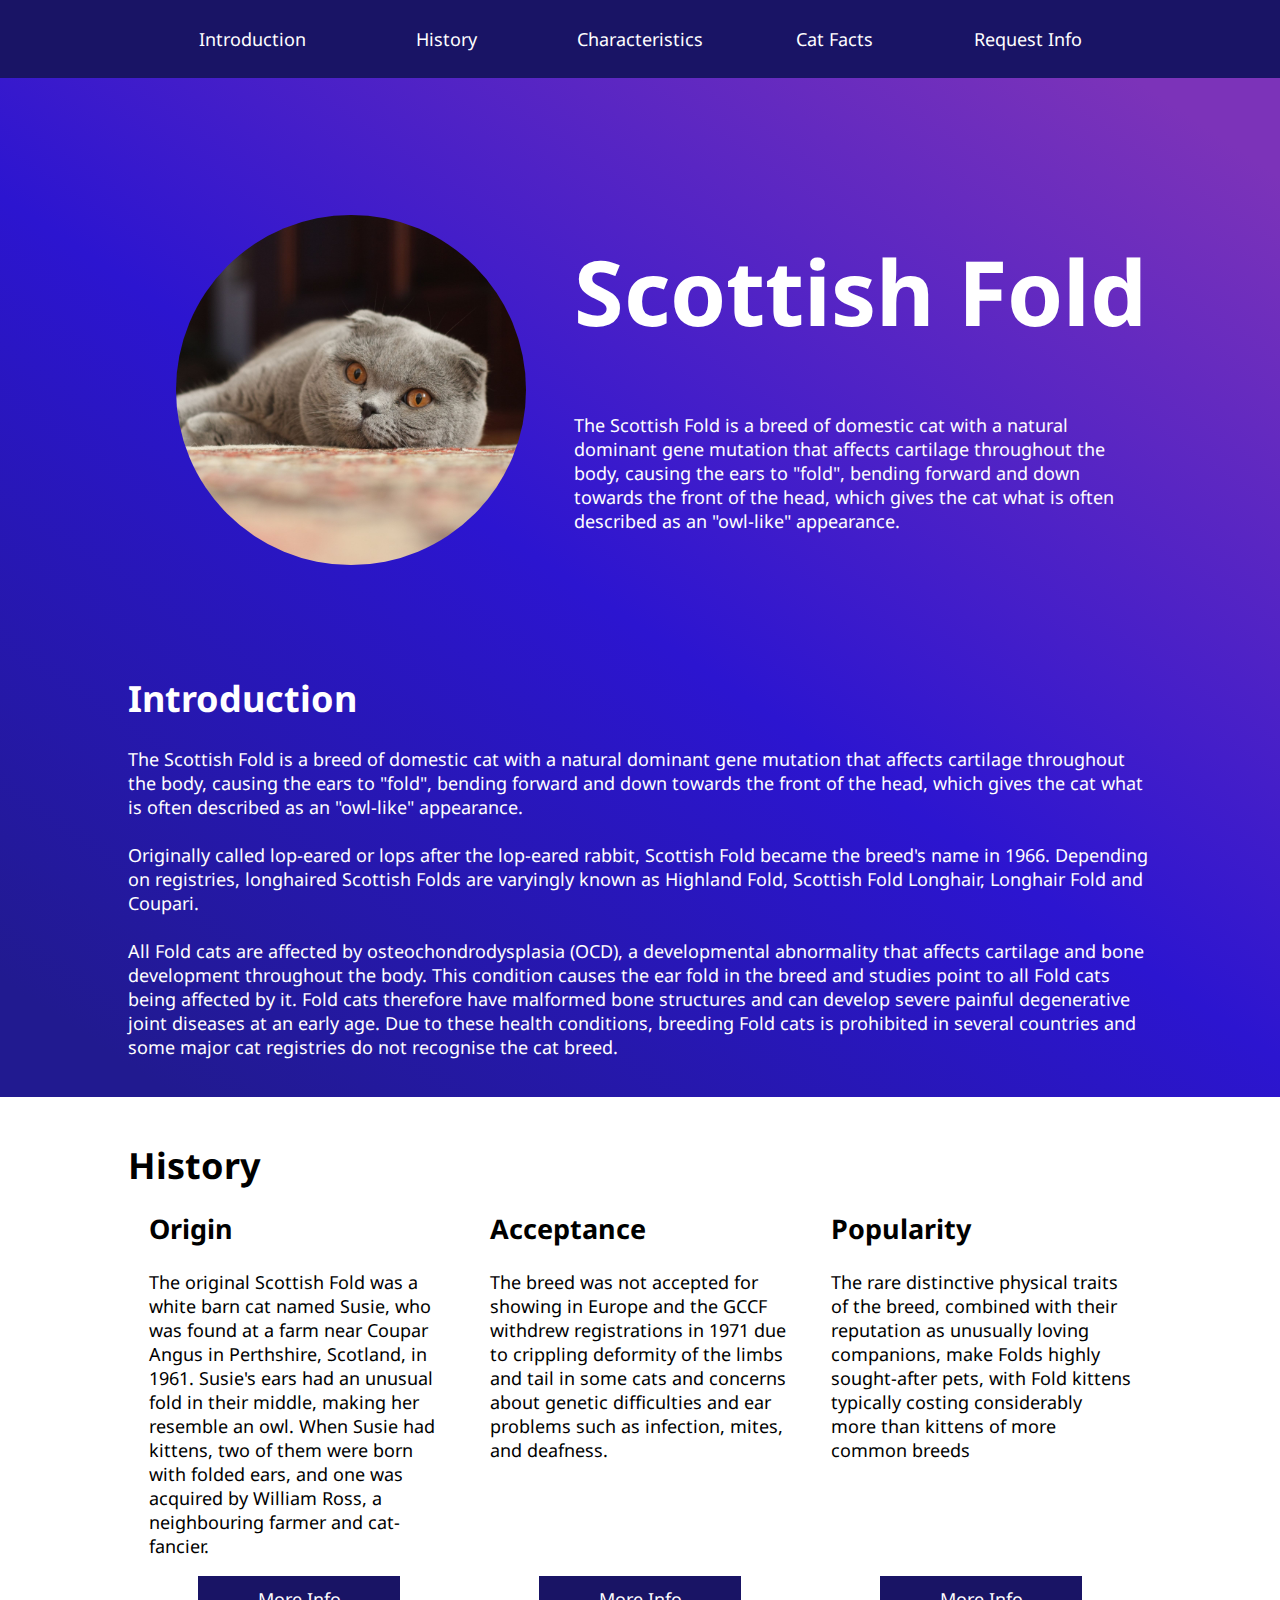
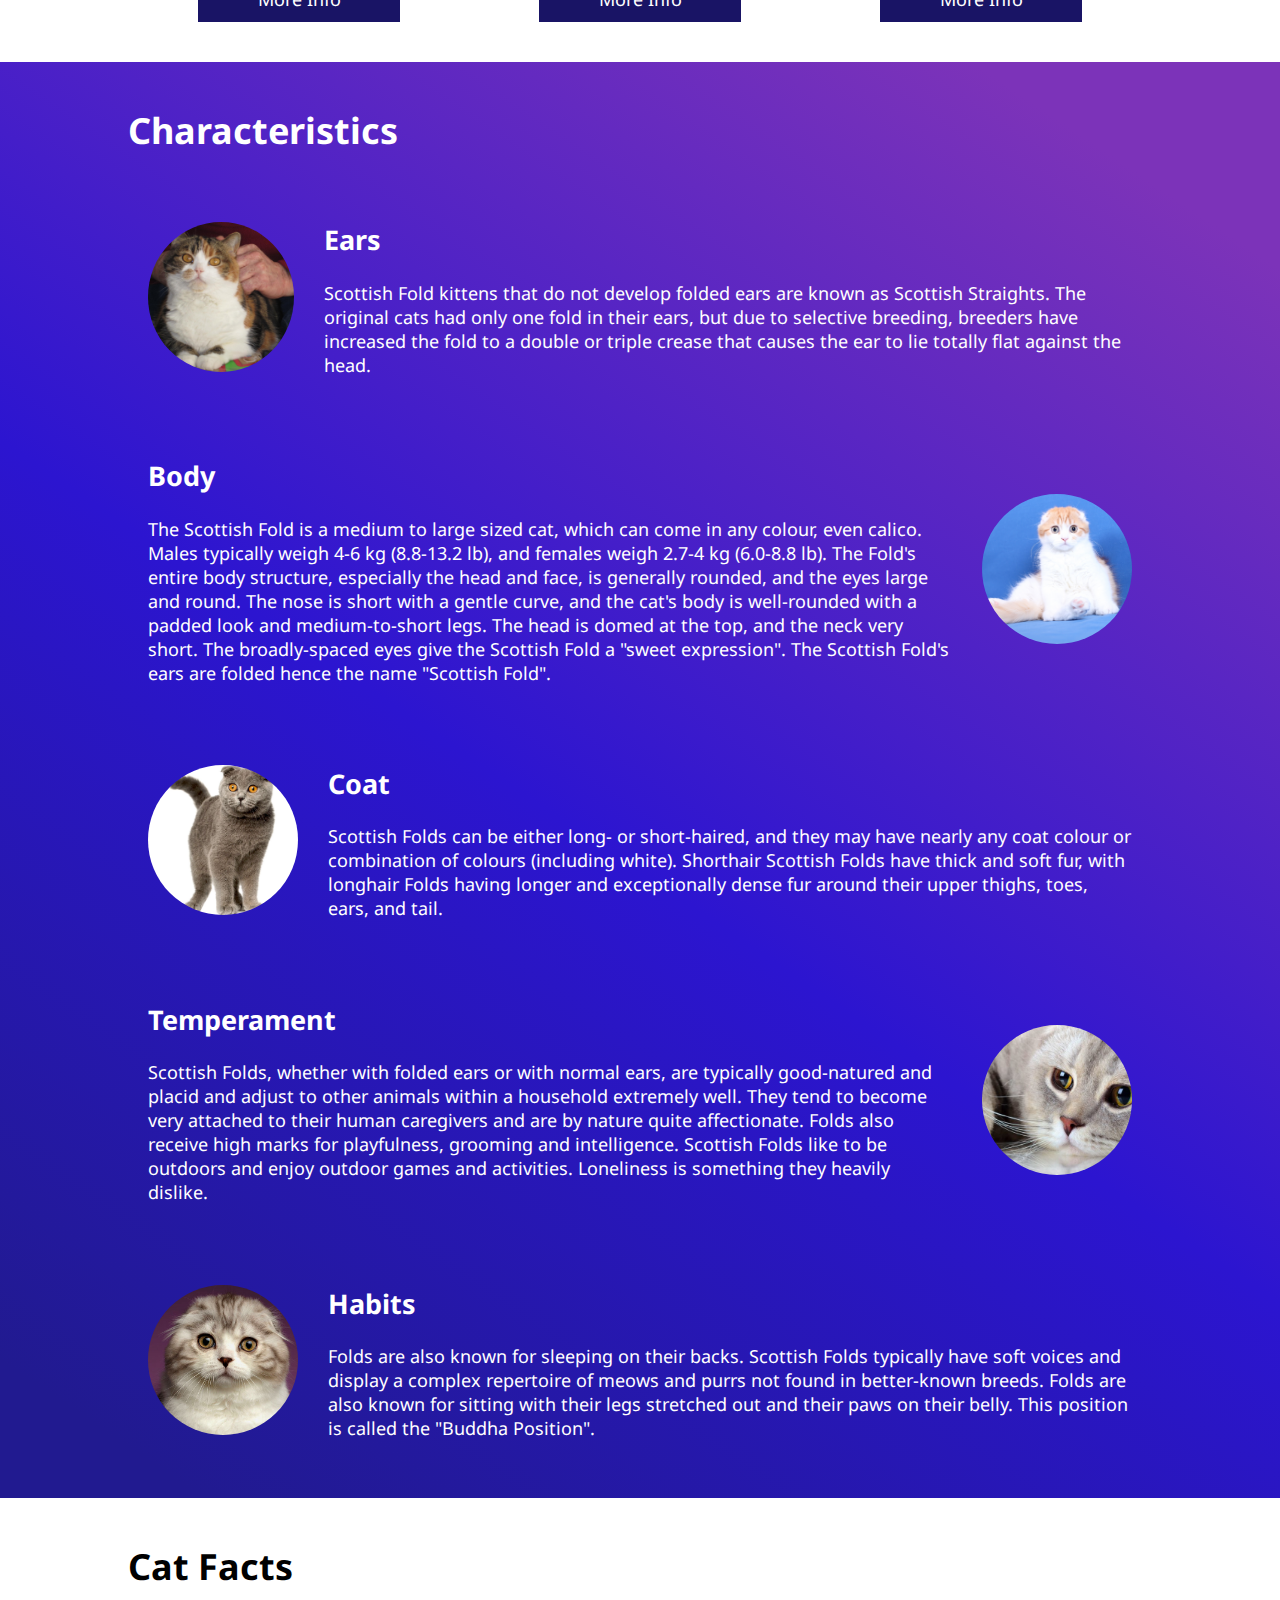
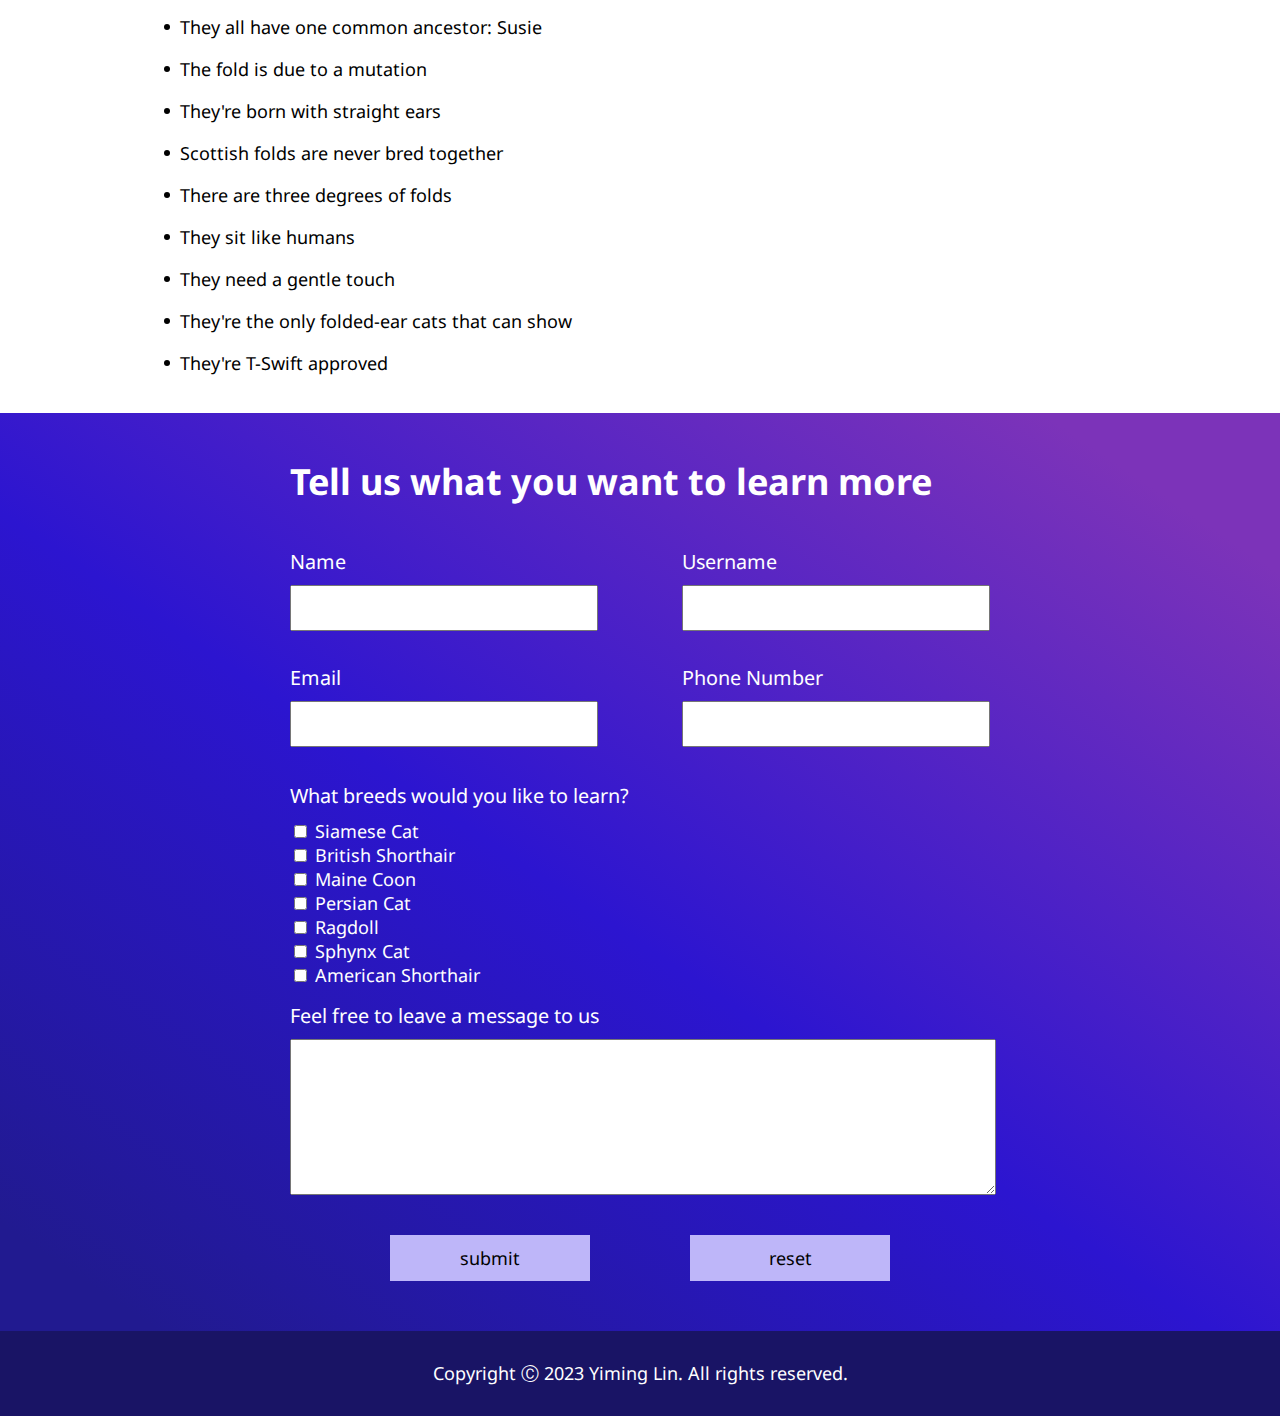
==== hw4/code-review-repository/index.html @ efdfeddc "Merge branch 'caterinasworld:main' into main" ====
<!DOCTYPE html>
<html lang="en">
  <head>
    <meta charset="UTF-8" />
    <meta name="viewport" content="width=device-width, initial-scale=1.0" />
    <link rel="preconnect" href="https://fonts.googleapis.com" />
    <link rel="preconnect" href="https://fonts.gstatic.com" crossorigin />
    <link
      rel="stylesheet"
      href="https://cdnjs.cloudflare.com/ajax/libs/font-awesome/6.4.2/css/all.min.css"
      integrity="sha512-z3gLpd7yknf1YoNbCzqRKc4qyor8gaKU1qmn+CShxbuBusANI9QpRohGBreCFkKxLhei6S9CQXFEbbKuqLg0DA=="
      crossorigin="anonymous"
      referrerpolicy="no-referrer" />
    <link
      href="https://fonts.googleapis.com/css2?family=Lora&family=Noto+Sans:ital,wght@0,300;0,500;1,200;1,400&family=Poppins:wght@100;200;300;400&family=Raleway:wght@100;200;300&display=swap"
      rel="stylesheet" />
    <link rel="stylesheet" type="text/css" href="styles.css" />
    <title>Scottish Fold</title>
    <script defer src="index.js"></script>
  </head>
  <body>
    <header>
      <nav class="navbar large-screen-navbar">
        <ul class="nav-list">
          <li class="nav-list-item">
            <a href="#Introduction" class="nav-link hover-transition"
              >Introduction</a
            >
          </li>
          <li class="nav-list-item">
            <a href="#History" class="nav-link hover-transition">History</a>
          </li>
          <li class="nav-list-item">
            <a href="#Characteristics" class="nav-link hover-transition"
              >Characteristics</a
            >
          </li>
          <li class="nav-list-item">
            <a href="#CatFacts" class="nav-link hover-transition">Cat Facts</a>
          </li>
          <li class="nav-list-item">
            <a href="#RequestInfo" class="nav-link hover-transition"
              >Request Info</a
            >
          </li>
        </ul>
      </nav>
      <nav class="navbar small-screen-navbar">
        <input
          type="checkbox"
          class="navbar-toggle-trigger"
          id="navbar-toggle-trigger" />
        <label
          for="navbar-toggle-trigger"
          id="navbar-toggle-expand-button"
          class="navbar-circular-icon-button"
          aria-label="open navbar list">
          <i class="fa-solid fa-bars"></i>
        </label>
        <div
          id="small-screen-navbar-element-container"
          class="small-screen-navbar-element-container">
          <ul class="nav-list">
            <li class="nav-list-item">
              <a href="#Introduction" class="nav-link hover-transition"
                >Introduction</a
              >
            </li>
            <li class="nav-list-item">
              <a href="#History" class="nav-link hover-transition">History</a>
            </li>
            <li class="nav-list-item">
              <a href="#Characteristics" class="nav-link hover-transition"
                >Characteristics</a
              >
            </li>
            <li class="nav-list-item">
              <a href="#CatFacts" class="nav-link hover-transition"
                >Cat Facts</a
              >
            </li>
            <li class="nav-list-item">
              <a href="#RequestInfo" class="nav-link hover-transition"
                >Request Info</a
              >
            </li>
          </ul>
        </div>
      </nav>
    </header>

    <div class="dark-background-container section-below-navbar">
      <div
        class="space-evenly-distributed-row-container vertically-stacked-mid-screen-container content-container">
        <div class="landing-image"></div>
        <div class="landing-text-container">
          <h1 class="heading-1">Scottish Fold</h1>
          <p>
            The Scottish Fold is a breed of domestic cat with a natural dominant
            gene mutation that affects cartilage throughout the body, causing
            the ears to "fold", bending forward and down towards the front of
            the head, which gives the cat what is often described as an
            "owl-like" appearance.
          </p>
        </div>
      </div>
      <div id="Introduction" class="content-container">
        <h1>Introduction</h1>
        <p>
          The Scottish Fold is a breed of domestic cat with a natural dominant
          gene mutation that affects cartilage throughout the body, causing the
          ears to "fold", bending forward and down towards the front of the
          head, which gives the cat what is often described as an "owl-like"
          appearance.
          <br />
          <br />
          Originally called lop-eared or lops after the lop-eared rabbit,
          Scottish Fold became the breed's name in 1966. Depending on
          registries, longhaired Scottish Folds are varyingly known as Highland
          Fold, Scottish Fold Longhair, Longhair Fold and Coupari.
          <br />
          <br />
          All Fold cats are affected by osteochondrodysplasia (OCD), a
          developmental abnormality that affects cartilage and bone development
          throughout the body. This condition causes the ear fold in the breed
          and studies point to all Fold cats being affected by it. Fold cats
          therefore have malformed bone structures and can develop severe
          painful degenerative joint diseases at an early age. Due to these
          health conditions, breeding Fold cats is prohibited in several
          countries and some major cat registries do not recognise the cat
          breed.
        </p>
      </div>
    </div>

    <div id="History" class="content-container">
      <h1 class="clear-margin-bottom">History</h1>
      <div
        class="space-evenly-distributed-row-container vertically-stacked-mid-screen-container">
        <div class="card">
          <div>
            <h2 class="clear-margin-top">Origin</h2>
            <p>
              The original Scottish Fold was a white barn cat named Susie, who
              was found at a farm near Coupar Angus in Perthshire, Scotland, in
              1961. Susie's ears had an unusual fold in their middle, making her
              resemble an owl. When Susie had kittens, two of them were born
              with folded ears, and one was acquired by William Ross, a
              neighbouring farmer and cat-fancier.
            </p>
          </div>
          <a class="more-info-button">More Info</a>
        </div>
        <div class="popup-section-container">
          <div class="popup-section">
            <div class="space-between-distributed-row-container">
              <h3>Origin</h3>
              <button class="close-popup-button">
                <i class="fa-solid fa-xmark"></i>
              </button>
            </div>
            <p>
              The original Scottish Fold was a white barn cat named Susie, who
              was found at a farm near Coupar Angus in Perthshire, Scotland, in
              1961. Susie's ears had an unusual fold in their middle, making her
              resemble an owl. When Susie had kittens, two of them were born
              with folded ears, and one was acquired by William Ross, a
              neighbouring farmer and cat-fancier. Ross registered the breed
              with the Governing Council of the Cat Fancy (GCCF) in the United
              Kingdom in 1966 and started to breed Scottish Fold kittens with
              the help of geneticist Pat Turner. The breeding programme produced
              76 kittens in the first three years - 42 with folded ears and 34
              with straight ears. The conclusion from this was that the ear
              mutation is due to a simple dominant gene.
              <br />
              Susie's only reproducing offspring was a female Fold named Snooks
              who was also white; a second kitten was neutered shortly after
              birth. Three months after Snooks' birth, Susie was killed by a
              car. All Scottish Fold cats share a common ancestry to Susie.
            </p>
          </div>
        </div>

        <div class="card">
          <div>
            <h2 class="clear-margin-top">Acceptance</h2>
            <p>
              The breed was not accepted for showing in Europe and the GCCF
              withdrew registrations in 1971 due to crippling deformity of the
              limbs and tail in some cats and concerns about genetic
              difficulties and ear problems such as infection, mites, and
              deafness.
            </p>
          </div>
          <a class="more-info-button">More Info</a>
        </div>
        <div class="popup-section-container">
          <div class="popup-section">
            <div class="space-between-distributed-row-container">
              <h3>Acceptance</h3>
              <button class="close-popup-button">
                <i class="fa-solid fa-xmark"></i>
              </button>
            </div>
            <p>
              The breed was not accepted for showing in Europe and the GCCF
              withdrew registrations in 1971 due to crippling deformity of the
              limbs and tail in some cats and concerns about genetic
              difficulties and ear problems such as infection, mites, and
              deafness, but the Folds were exported to America and the breed
              continued to be established using crosses with British Shorthairs
              and American Shorthairs. Since the initial concerns were brought,
              the Fold breed has not had the mite and infection problems, though
              wax buildup in the ears may be greater than in other cats. The
              concerns about deformities may have been caused by
              osteochondrodysplasia, which causes abnormalities in bone and
              cartilage throughout the body.
            </p>
          </div>
        </div>

        <div class="card">
          <div>
            <h2 class="clear-margin-top">Popularity</h2>
            <p>
              The rare distinctive physical traits of the breed, combined with
              their reputation as unusually loving companions, make Folds highly
              sought-after pets, with Fold kittens typically costing
              considerably more than kittens of more common breeds
            </p>
          </div>
          <a class="more-info-button">More Info</a>
        </div>
        <div class="popup-section-container">
          <div class="popup-section">
            <div class="space-between-distributed-row-container">
              <h3>Popularity</h3>
              <button
                class="close-popup-button"
                aria-label="close popup window"
                title="close popup window">
                <i class="fa-solid fa-xmark"></i>
              </button>
            </div>
            <p>
              The rare distinctive physical traits of the breed, combined with
              their reputation as unusually loving companions, make Folds highly
              sought-after pets, with Fold kittens typically costing
              considerably more than kittens of more common breeds. Scottish
              folds are also popular among celebrities, one of them being
              American singer Taylor Swift, who owns two Scottish fold cats
              named Meredith Grey (the titular character of the medical drama
              series Grey's Anatomy), and Olivia Benson (the protagonist of the
              police drama series Law & Order: Special Victims Unit).
            </p>
          </div>
        </div>
      </div>
    </div>

    <div class="dark-background-container">
      <div id="Characteristics" class="content-container">
        <h1>Characteristics</h1>
        <div class="space-between-distributed-row-container content-container">
          <img
            alt="A scottish fold kitten whose ears are hold by a pair of hands"
            class="characteristics-image"
            src="./images/Straight-eared_Scottish_Fold.jpg" />
          <div class="characteristics-text-margin-left">
            <h2>Ears</h2>
            <p>
              Scottish Fold kittens that do not develop folded ears are known as
              Scottish Straights. The original cats had only one fold in their
              ears, but due to selective breeding, breeders have increased the
              fold to a double or triple crease that causes the ear to lie
              totally flat against the head.
            </p>
          </div>
        </div>
        <div class="space-between-distributed-row-container content-container">
          <div class="characteristics-text-margin-right">
            <h2>Body</h2>
            <p>
              The Scottish Fold is a medium to large sized cat, which can come
              in any colour, even calico. Males typically weigh 4-6 kg (8.8-13.2
              lb), and females weigh 2.7-4 kg (6.0-8.8 lb). The Fold's entire
              body structure, especially the head and face, is generally
              rounded, and the eyes large and round. The nose is short with a
              gentle curve, and the cat's body is well-rounded with a padded
              look and medium-to-short legs. The head is domed at the top, and
              the neck very short. The broadly-spaced eyes give the Scottish
              Fold a "sweet expression". The Scottish Fold's ears are folded
              hence the name "Scottish Fold".
            </p>
          </div>
          <img
            alt="A scottish fold kitten with white body and yellowish forehead"
            class="characteristics-image"
            src="./images/Rumfold_Red_Bull.png" />
        </div>
        <div class="space-between-distributed-row-container content-container">
          <img
            alt="A walking scottish fold kitten with grayish body and orange eyeballs"
            class="characteristics-image"
            src="./images/scottish-fold-2.jpg" />
          <div class="characteristics-text-margin-left">
            <h2>Coat</h2>
            <p>
              Scottish Folds can be either long- or short-haired, and they may
              have nearly any coat colour or combination of colours (including
              white). Shorthair Scottish Folds have thick and soft fur, with
              longhair Folds having longer and exceptionally dense fur around
              their upper thighs, toes, ears, and tail.
            </p>
          </div>
        </div>
        <div class="space-between-distributed-row-container content-container">
          <div class="characteristics-text-margin-right">
            <h2>Temperament</h2>
            <p>
              Scottish Folds, whether with folded ears or with normal ears, are
              typically good-natured and placid and adjust to other animals
              within a household extremely well. They tend to become very
              attached to their human caregivers and are by nature quite
              affectionate. Folds also receive high marks for playfulness,
              grooming and intelligence. Scottish Folds like to be outdoors and
              enjoy outdoor games and activities. Loneliness is something they
              heavily dislike.
            </p>
          </div>
          <img
            alt="The headshot of a scottish fold kitten with grayish skin looking to the side"
            class="characteristics-image"
            src="./images/scottish-fold-1.jpeg" />
        </div>
        <div class="space-between-distributed-row-container content-container">
          <img
            alt="The headshot of a scottish fold kitten looking straight ahead"
            class="characteristics-image"
            src="./images/scottish-fold-3.jpg" />
          <div class="characteristics-text-margin-left">
            <h2>Habits</h2>
            <p>
              Folds are also known for sleeping on their backs. Scottish Folds
              typically have soft voices and display a complex repertoire of
              meows and purrs not found in better-known breeds. Folds are also
              known for sitting with their legs stretched out and their paws on
              their belly. This position is called the "Buddha Position".
            </p>
          </div>
        </div>
      </div>
    </div>

    <div id="CatFacts" class="content-container">
      <h1>Cat Facts</h1>
      <div>
        <p class="cat-fact-list-item">
          <span class="bullet-point"></span>They all have one common ancestor:
          Susie
        </p>
        <p class="cat-fact-list-item">
          <span class="bullet-point"></span>The fold is due to a mutation
        </p>
        <p class="cat-fact-list-item">
          <span class="bullet-point"></span>They're born with straight ears
        </p>
        <p class="cat-fact-list-item">
          <span class="bullet-point"></span>Scottish folds are never bred
          together
        </p>
        <p class="cat-fact-list-item">
          <span class="bullet-point"></span>There are three degrees of folds
        </p>
        <p class="cat-fact-list-item">
          <span class="bullet-point"></span>They sit like humans
        </p>
        <p class="cat-fact-list-item">
          <span class="bullet-point"></span>They need a gentle touch
        </p>
        <p class="cat-fact-list-item">
          <span class="bullet-point"></span>They're the only folded-ear cats
          that can show
        </p>
        <p class="cat-fact-list-item">
          <span class="bullet-point"></span>They're T-Swift approved
        </p>
      </div>
    </div>

    <div class="dark-background-container">
      <form id="RequestInfo" class="content-container form">
        <h1>Tell us what you want to learn more</h1>
        <div
          class="space-between-distributed-row-container vertically-stacked-sm-screen-container">
          <p class="label-input-group form-element-container">
            <span class="form-label">Name</span>
            <input
              aria-label="name"
              class="form-input-box"
              type="text"
              id="name"
              name="name" />
          </p>
          <p class="label-input-group form-element-container">
            <span class="form-label">Username</span>
            <input
              aria-label="username"
              class="form-input-box"
              type="text"
              id="username"
              name="username" />
          </p>
        </div>
        <div
          class="space-between-distributed-row-container vertically-stacked-sm-screen-container">
          <p class="label-input-group form-element-container">
            <span class="form-label">Email</span>
            <input
              aria-label="email"
              class="form-input-box"
              type="email"
              id="email"
              name="email" />
          </p>
          <p class="label-input-group form-element-container">
            <span class="form-label">Phone Number</span>
            <input
              aria-label="phone"
              class="form-input-box"
              type="tel"
              id="phone-number"
              name="phone-number" />
          </p>
        </div>
        <div class="form-fieldset form-element-container">
          <p class="form-label">What breeds would you like to learn?</p>
          <div>
            <input type="checkbox" id="siamese" name="breed1" value="siamese" />
            <label for="siamese">Siamese Cat</label>
          </div>
          <div>
            <input
              type="checkbox"
              id="british-shorthair"
              name="breed2"
              value="british-shorthair" />
            <label for="british-shorthair">British Shorthair</label>
          </div>
          <div>
            <input
              type="checkbox"
              id="maine-coon"
              name="breed3"
              value="maine-coon" />
            <label for="maine-coon">Maine Coon</label>
          </div>
          <div>
            <input
              type="checkbox"
              id="persian-cat"
              name="breed4"
              value="persian-cat" />
            <label for="persian-cat">Persian Cat</label>
          </div>
          <div>
            <input type="checkbox" id="ragdoll" name="breed5" value="ragdoll" />
            <label for="ragdoll">Ragdoll</label>
          </div>
          <div>
            <input
              type="checkbox"
              id="sphynx-cat"
              name="breed6"
              value="sphynx-cat" />
            <label for="sphynx-cat">Sphynx Cat</label>
          </div>
          <div>
            <input
              type="checkbox"
              id="american-shorthair"
              name="breed"
              value="american-shorthair" />
            <label for="american-shorthair">American Shorthair</label>
          </div>
        </div>
        <label class="form-label" for="message"
          >Feel free to leave a message to us</label
        >
        <textarea
          class="form-textarea form-element-container"
          name="message"
          id="message"
          cols="30"
          rows="10"></textarea>
      </form>
      <div
        class="form space-evenly-distributed-row-container form-buttons-container">
        <input class="form-button" type="submit" value="submit" />
        <input class="form-button" type="reset" value="reset" />
      </div>
    </div>

    <footer class="footer">
      Copyright Ⓒ 2023 Yiming Lin. All rights reserved.
    </footer>
  </body>
</html>
---- hw4/code-review-repository/styles.css ----
:root {
  --darker-blue: rgb(25, 20, 101, 1);
  --darker-blue-transpaent: rgb(25, 20, 101, 0.7);
  --dark-blue: rgba(33, 26, 144, 1);
  --blue: rgba(44, 21, 208, 1);
  --light-blue: rgb(190, 182, 249);
  --purple: rgba(124, 51, 185, 1);
  --white: rgb(255, 255, 255);
  --transparent: rgba(0, 0, 0, 0);
  --light-gray: rgb(226, 226, 226);
  --darker-blue-even-transpaent: rgb(25, 20, 101, 0.2);
}

html {
  box-sizing: border-box;
  font-size: 18px;
  font-family: "Noto Sans", sans-serif;
  scroll-padding-top: 60px;
}

body {
  margin: 0;
  padding: 0;
}

.dark-background-container {
  background: var(--dark-blue);
  background: linear-gradient(34deg, var(--dark-blue) 6%, var(--blue) 46%, var(--purple) 91%);
  color: var(--white);
}

.content-container {
  padding: 20px;
  max-width: 1024px;
  margin: auto;
}

.space-evenly-distributed-row-container {
  display: flex;
  justify-content: space-evenly;
}

.space-between-distributed-row-container {
  display: flex;
  justify-content: space-between;
}

.more-info-button {
  text-align: center;
  background-color: var(--darker-blue);
  color: var(--white);
  border: 1px solid var(--darker-blue);
  width: 180px;
  margin: 0 auto;
  font-family: inherit;
  font-size: 1rem;
  display: block;
  padding: 10px;
}

.more-info-button:hover {
  background-color: var(--white);
  color: var(--darker-blue);
  cursor: pointer;
  transition: 0.25s;
}

.navbar-circular-icon-button {
  font-size: 1.5rem;
  color: var(--white);
  display: flex;
  justify-content: center;
  align-items: center;
  border-radius: 50%;
  width: 60px;
  height: 60px;
  background-color: transparent;
  border: none;
}

.navbar-circular-icon-button:hover {
  background-color: var(--light-gray);
  color: var(--darker-blue);
  cursor: pointer;
  transition: 0.25s;
}

.navbar-toggle-close-button {
  font-size: 1.5rem;
  color: var(--white);
  display: flex;
  justify-content: center;
  align-items: center;
  border-radius: 50%;
  width: 60px;
  height: 60px;
  background-color: transparent;
  border: none;
  margin: auto;
}

.navbar-toggle-close-button:hover {
  background-color: var(--light-gray);
  color: var(--darker-blue);
  cursor: pointer;
  transition: 0.25s;
}

.close-popup-button {
  font-size: 2rem;
  background-color: var(--white);
  display: flex;
  justify-content: center;
  align-items: center;
  border-radius: 50%;
  width: 60px;
  height: 60px;
  background-color: transparent;
  border: none;
}

.close-popup-button:hover {
  color: var(--darker-blue);
  background-color: var(--darker-blue-even-transpaent);
  cursor: pointer;
}

.form-button {
  width: 200px;
  background-color: var(--light-blue);
  color: black;
  border: 1px solid var(--light-blue);
  font-family: inherit;
  font-size: 1rem;
  display: block;
  padding: 10px;
  margin-bottom: 20px;
}

.form-button:hover {
  background-color: var(--darker-blue);
  color: var(--white);
  border: 1px solid var(--darker-blue);
  cursor: pointer;
  transition: 0.25s;
}

.navbar {
  position: fixed;
  width: 100%;
  padding: 15px;
  background-color: var(--darker-blue);
  box-sizing: border-box;
}

.navbar-toggle-trigger {
  display: none;
}

.navbar-toggle-trigger:checked ~ .small-screen-navbar-element-container {
  display: block;
}

.nav-list {
  padding: 0;
  margin: 0;
  list-style-type: none;
  display: flex;
  justify-content: center;
}

.nav-list-item {
  display: block;
  padding: 10px;
  width: 170px;
  text-align: center;
  border: 2px solid var(--transparent);
}

.nav-list-item:hover {
  border: 2px solid var(--white);
  border-radius: 20px;
  cursor: pointer;
}

.nav-link {
  text-decoration: none;
  color: var(--white);
}

.small-screen-navbar {
  display: none;
}

.small-screen-navbar-element-container {
  display: none;
}

.landing-image {
  width: 350px;
  height: 350px;
  margin: 45px;
  border-radius: 50%;
  display: block;
  align-self: start;
  background-image: url("./images/1920px-Adult_Scottish_Fold.jpg");
  background-position: center;
  background-size: cover;
}

.landing-text-container {
  max-width: 575px;
}

.heading-1 {
  font-size: 5rem;
}

.section-below-navbar {
  padding-top: 150px;
  min-height: calc(100vh - 150px);
}

.card {
  width: 300px;
  border-radius: 3px;
  padding: 10px;
  margin: 10px;
  display: flex;
  flex-direction: column;
  justify-content: space-between;
}

.clear-margin-top {
  margin-top: 0;
}

.clear-margin-bottom {
  margin-bottom: 0;
}

.popup-section-container {
  display: none;
  position: fixed;
  width: 100%;
  height: 100%;
  top: 0;
  left: 0;
  background-color: var(--darker-blue-transpaent);
}

.popup-section {
  background-color: var(--white);
  max-width: 846px;
  max-height: 70vh;
  overflow-y: scroll;
  margin: 150px auto;
  padding: 30px;
}

.characteristics-image {
  width: 150px;
  height: 150px;
  border-radius: 50%;
  align-self: center;
  object-fit: cover;
}

.characteristics-text-margin-left {
  margin-left: 30px;
}

.characteristics-text-margin-right {
  margin-right: 30px;
}

.cat-fact-list-item {
  display: flex;
  align-items: center;
}

.bullet-point {
  display: block;
  background-color: black;
  height: 6px;
  width: 6px;
  border-radius: 50%;
  margin-right: 10px;
  margin-left: 2em;
}

.form {
  width: 700px;
  margin: auto;
}

.form-label {
  display: block;
  margin-bottom: 10px;
  font-size: 1.1rem;
}

.form-input-box {
  width: 300px;
  height: 40px;
  font-size: inherit;
  font-family: inherit;
}

.form-fieldset {
  padding: 0;
  margin: 0;
  border: none;
}

.form-element-container {
  margin-bottom: 15px;
}

.form-buttons-container {
  padding-bottom: 30px;
}

.form-textarea {
  width: 100%;
}

.footer {
  background-color: var(--darker-blue);
  color: var(--white);
  padding: 30px;
  text-align: center;
}

@media screen and (max-width: 1023px) {
  .vertically-stacked-mid-screen-container {
    flex-direction: column;
  }

  html {
    scroll-padding-top: 320px;
  }

  .nav-list {
    flex-direction: column;
    align-items: center;
  }

  .small-screen-navbar {
    display: block;
  }

  .large-screen-navbar {
    display: none;
  }

  .landing-image {
    margin: auto;
  }

  .landing-text-container {
    max-width: unset;
  }

  .heading-1 {
    text-align: center;
  }

  .card {
    width: unset;
    border-radius: 3px;
    padding: 10px;
  }

  .popup-section {
    background-color: var(--white);
    margin: 150px 30px;
  }
}

@media screen and (max-width: 767px) {
  .vertically-stacked-sm-screen-container {
    flex-direction: column;
  }

  .landing-image {
    width: 250px;
    height: 250px;
  }

  .heading-1 {
    font-size: 4rem;
  }

  .characteristics-image {
    display: none;
  }

  .characteristics-text-margin-left {
    margin-left: 0px;
  }

  .characteristics-text-margin-right {
    margin-right: 0px;
  }

  .form {
    width: unset;
  }

  .label-input-group {
    display: flex;
    justify-content: space-between;
  }
}

@media screen and (max-width: 600px) {
  .label-input-group {
    flex-direction: column;
  }

  .form-input-box {
    width: 100%;
  }

  .form-button {
    width: 180px;
  }
}
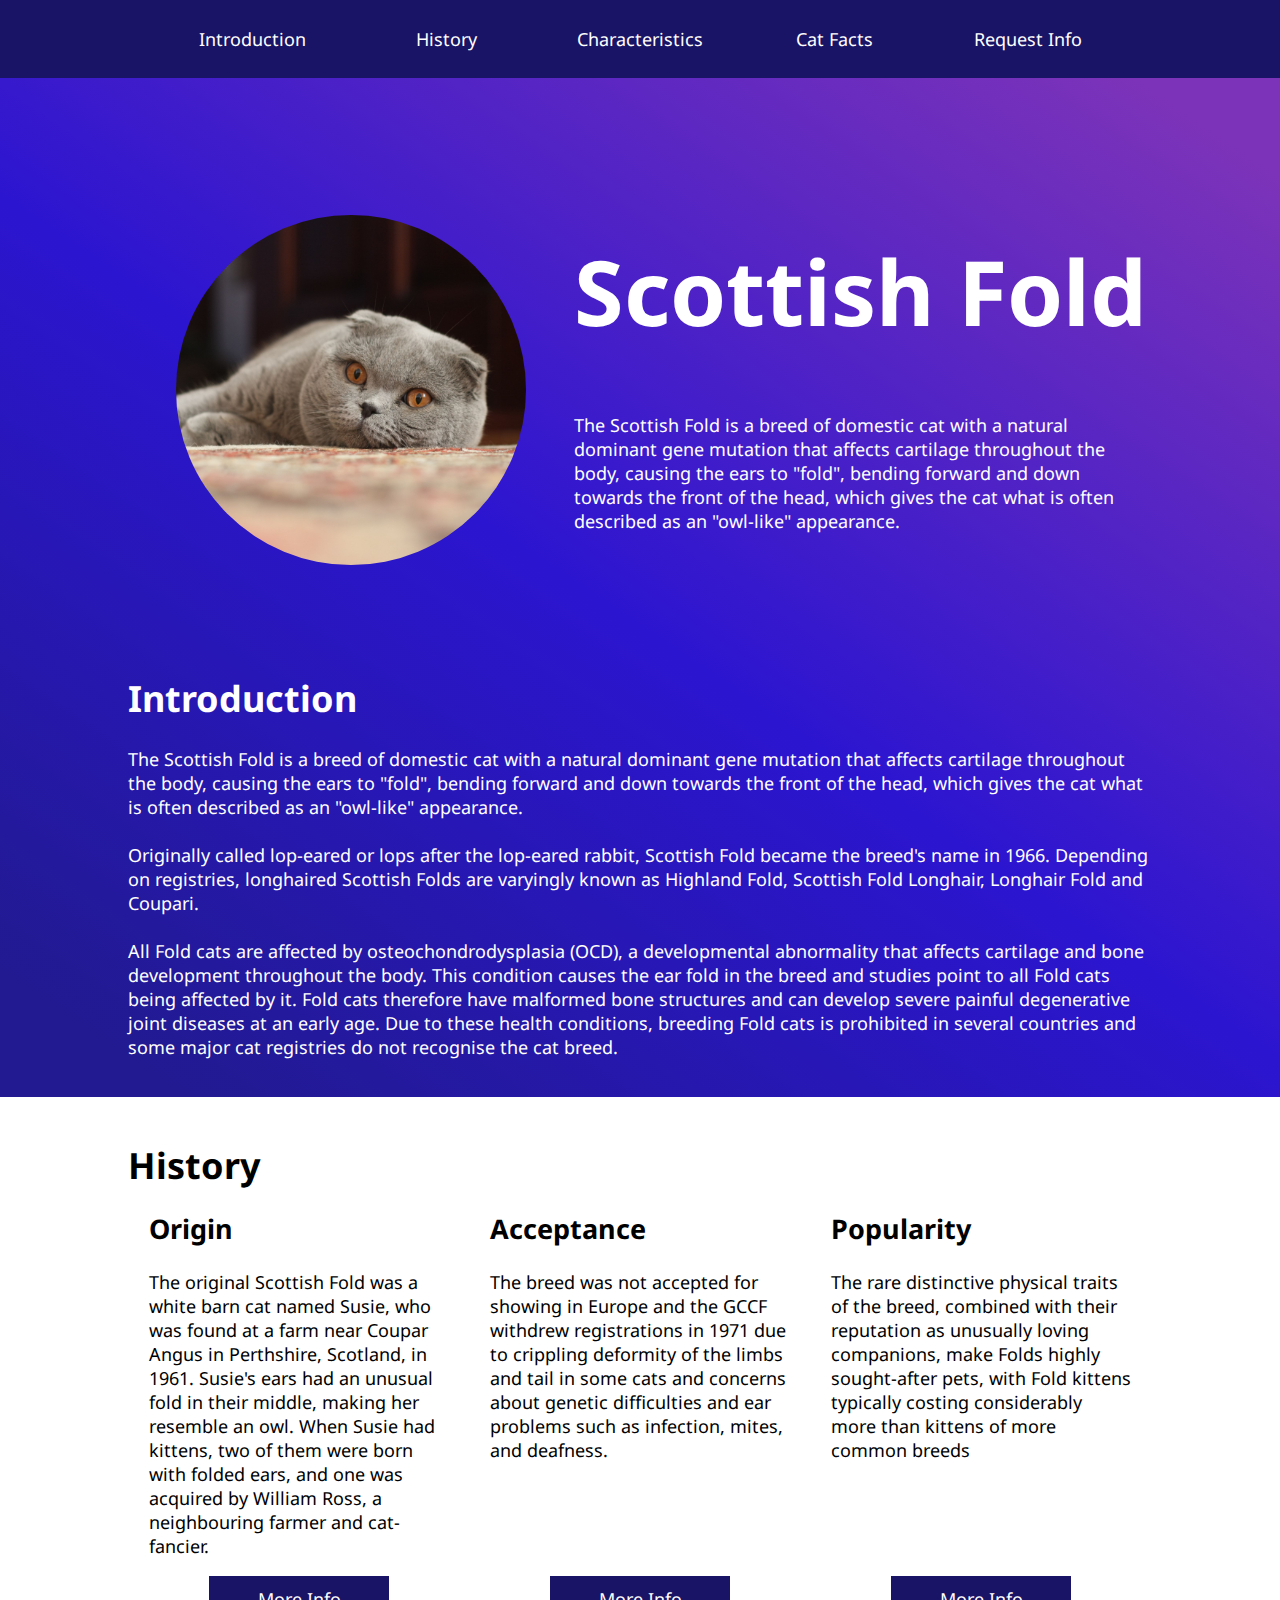
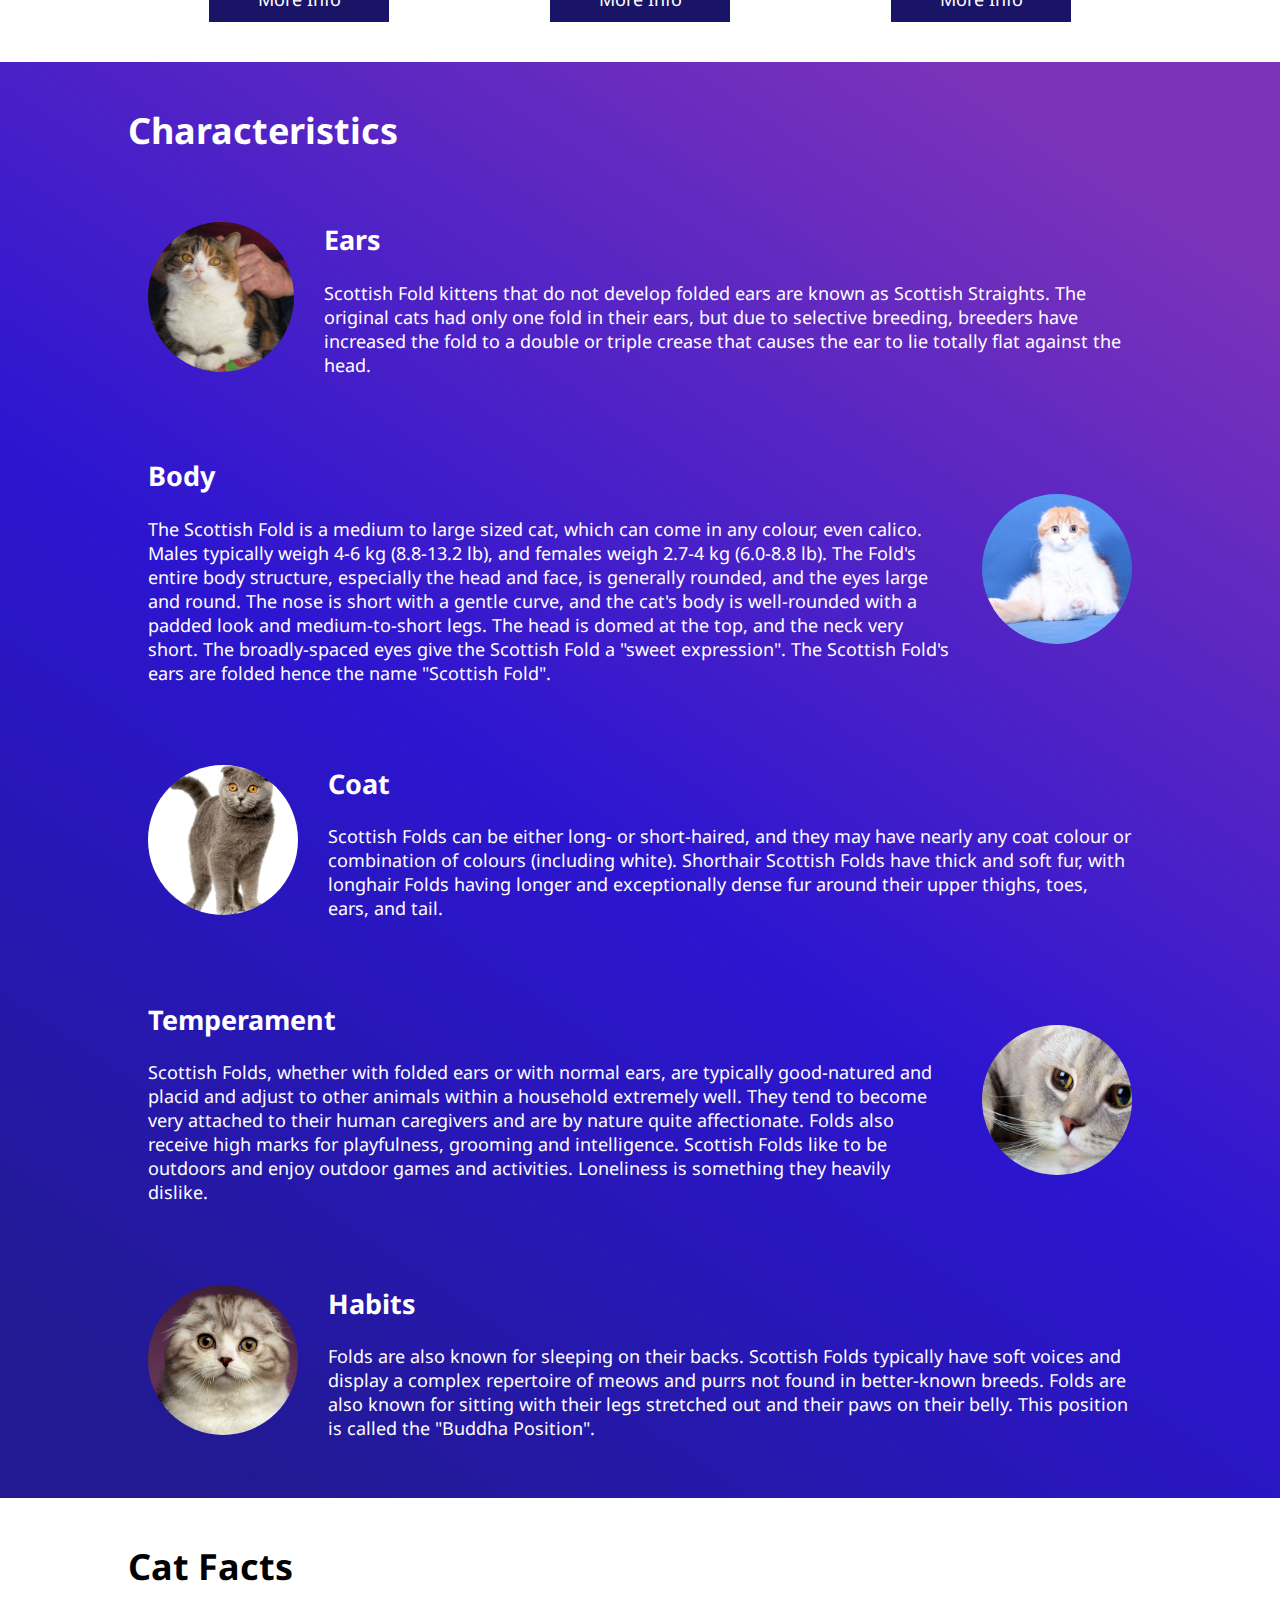
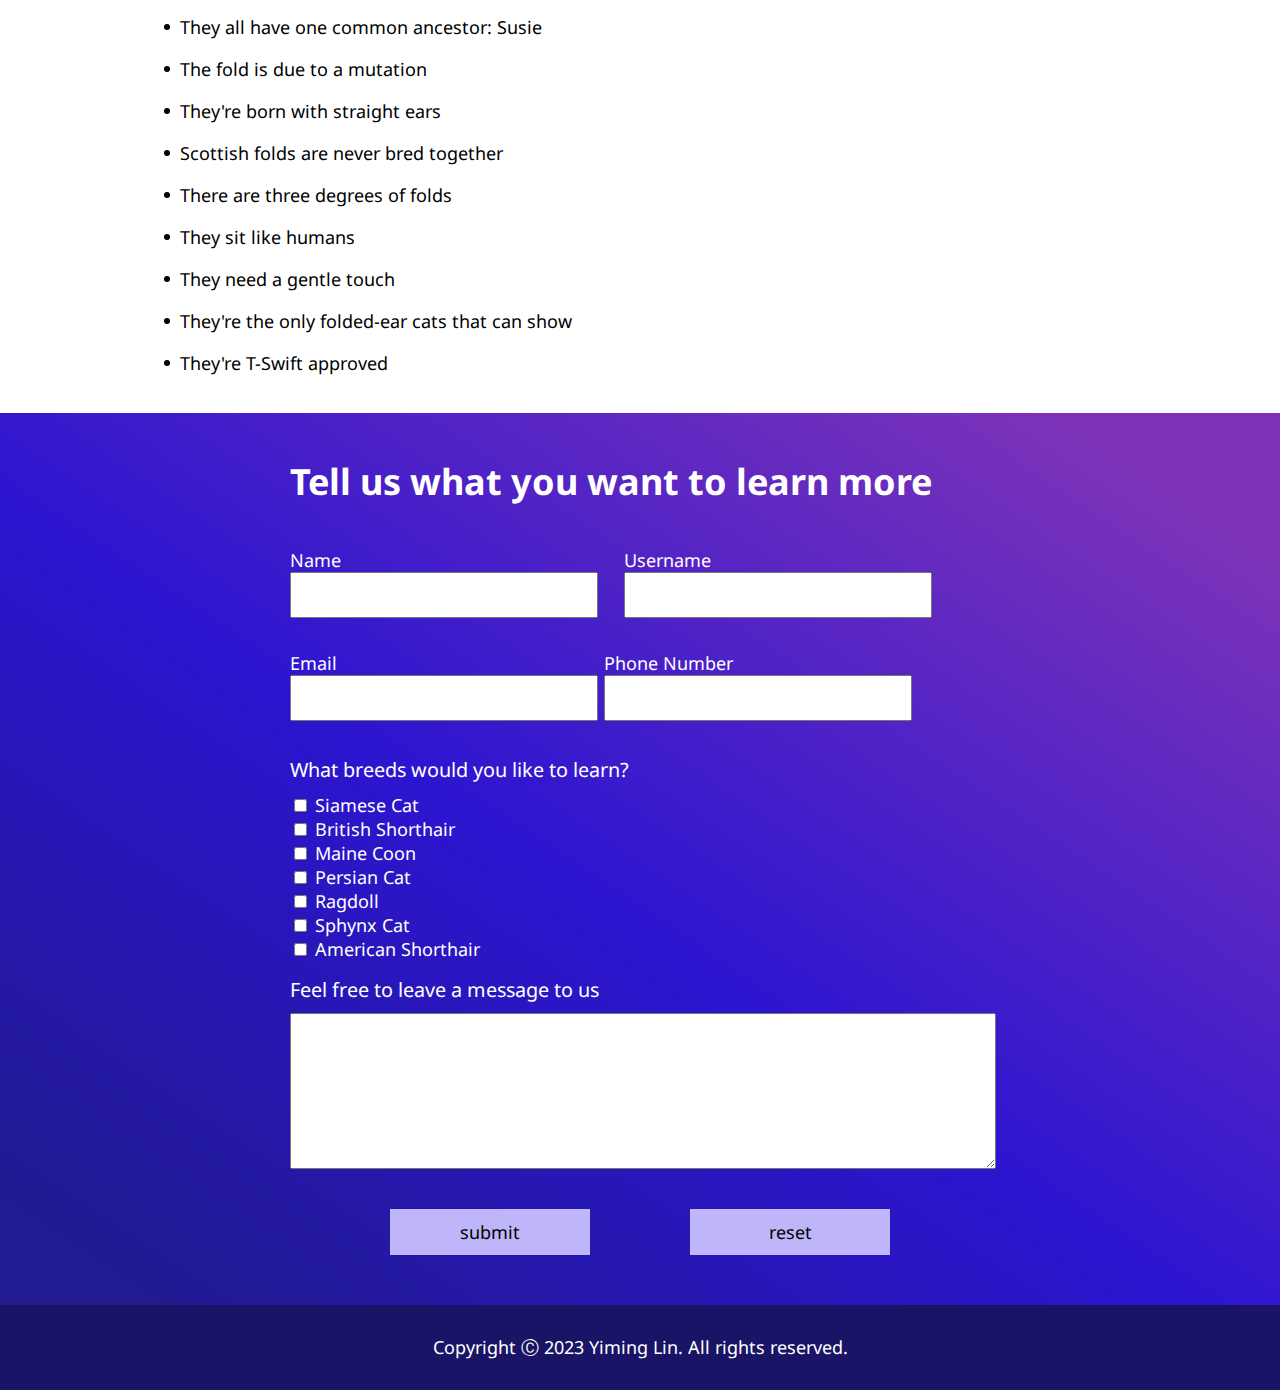
==== commit cd86e545: "finished code review" ====
--- a/hw4/code-review-repository/index.html
+++ b/hw4/code-review-repository/index.html
@@ -10,10 +10,12 @@
       href="https://cdnjs.cloudflare.com/ajax/libs/font-awesome/6.4.2/css/all.min.css"
       integrity="sha512-z3gLpd7yknf1YoNbCzqRKc4qyor8gaKU1qmn+CShxbuBusANI9QpRohGBreCFkKxLhei6S9CQXFEbbKuqLg0DA=="
       crossorigin="anonymous"
-      referrerpolicy="no-referrer" />
+      referrerpolicy="no-referrer"
+    />
     <link
       href="https://fonts.googleapis.com/css2?family=Lora&family=Noto+Sans:ital,wght@0,300;0,500;1,200;1,400&family=Poppins:wght@100;200;300;400&family=Raleway:wght@100;200;300&display=swap"
-      rel="stylesheet" />
+      rel="stylesheet"
+    />
     <link rel="stylesheet" type="text/css" href="styles.css" />
     <title>Scottish Fold</title>
     <script defer src="index.js"></script>
@@ -49,17 +51,20 @@
         <input
           type="checkbox"
           class="navbar-toggle-trigger"
-          id="navbar-toggle-trigger" />
+          id="navbar-toggle-trigger"
+        />
         <label
           for="navbar-toggle-trigger"
           id="navbar-toggle-expand-button"
           class="navbar-circular-icon-button"
-          aria-label="open navbar list">
+          aria-label="open navbar list"
+        >
           <i class="fa-solid fa-bars"></i>
         </label>
         <div
           id="small-screen-navbar-element-container"
-          class="small-screen-navbar-element-container">
+          class="small-screen-navbar-element-container"
+        >
           <ul class="nav-list">
             <li class="nav-list-item">
               <a href="#Introduction" class="nav-link hover-transition"
@@ -91,7 +96,8 @@
 
     <div class="dark-background-container section-below-navbar">
       <div
-        class="space-evenly-distributed-row-container vertically-stacked-mid-screen-container content-container">
+        class="space-evenly-distributed-row-container vertically-stacked-mid-screen-container content-container"
+      >
         <div class="landing-image"></div>
         <div class="landing-text-container">
           <h1 class="heading-1">Scottish Fold</h1>
@@ -104,7 +110,7 @@
           </p>
         </div>
       </div>
-      <div id="Introduction" class="content-container">
+      <section id="Introduction" class="content-container">
         <h1>Introduction</h1>
         <p>
           The Scottish Fold is a breed of domestic cat with a natural dominant
@@ -130,13 +136,14 @@
           countries and some major cat registries do not recognise the cat
           breed.
         </p>
-      </div>
+      </section>
     </div>
 
-    <div id="History" class="content-container">
+    <section id="History" class="content-container">
       <h1 class="clear-margin-bottom">History</h1>
       <div
-        class="space-evenly-distributed-row-container vertically-stacked-mid-screen-container">
+        class="space-evenly-distributed-row-container vertically-stacked-mid-screen-container"
+      >
         <div class="card">
           <div>
             <h2 class="clear-margin-top">Origin</h2>
@@ -149,13 +156,19 @@
               neighbouring farmer and cat-fancier.
             </p>
           </div>
-          <a class="more-info-button">More Info</a>
-        </div>
-        <div class="popup-section-container">
+          <button class="more-info-button" aria-label="More Info about Origin">
+            More Info
+          </button>
+        </div>
+        <section class="popup-section-container">
           <div class="popup-section">
             <div class="space-between-distributed-row-container">
               <h3>Origin</h3>
-              <button class="close-popup-button">
+              <button
+                class="close-popup-button"
+                title="close popup button"
+                aria-label="close popup button"
+              >
                 <i class="fa-solid fa-xmark"></i>
               </button>
             </div>
@@ -179,7 +192,7 @@
               car. All Scottish Fold cats share a common ancestry to Susie.
             </p>
           </div>
-        </div>
+        </section>
 
         <div class="card">
           <div>
@@ -192,13 +205,22 @@
               deafness.
             </p>
           </div>
-          <a class="more-info-button">More Info</a>
+          <button
+            class="more-info-button"
+            aria-label="More Info about Acceptance"
+          >
+            More Info
+          </button>
         </div>
         <div class="popup-section-container">
-          <div class="popup-section">
+          <section class="popup-section">
             <div class="space-between-distributed-row-container">
               <h3>Acceptance</h3>
-              <button class="close-popup-button">
+              <button
+                class="close-popup-button"
+                title="close popup button"
+                aria-label="close popup button"
+              >
                 <i class="fa-solid fa-xmark"></i>
               </button>
             </div>
@@ -216,7 +238,7 @@
               osteochondrodysplasia, which causes abnormalities in bone and
               cartilage throughout the body.
             </p>
-          </div>
+          </section>
         </div>
 
         <div class="card">
@@ -229,16 +251,22 @@
               considerably more than kittens of more common breeds
             </p>
           </div>
-          <a class="more-info-button">More Info</a>
+          <button
+            class="more-info-button"
+            aria-label="More Info about Popularity"
+          >
+            More Info
+          </button>
         </div>
         <div class="popup-section-container">
-          <div class="popup-section">
+          <section class="popup-section">
             <div class="space-between-distributed-row-container">
               <h3>Popularity</h3>
               <button
                 class="close-popup-button"
                 aria-label="close popup window"
-                title="close popup window">
+                title="close popup window"
+              >
                 <i class="fa-solid fa-xmark"></i>
               </button>
             </div>
@@ -253,19 +281,20 @@
               series Grey's Anatomy), and Olivia Benson (the protagonist of the
               police drama series Law & Order: Special Victims Unit).
             </p>
-          </div>
+          </section>
         </div>
       </div>
-    </div>
+    </section>
 
     <div class="dark-background-container">
-      <div id="Characteristics" class="content-container">
+      <section id="Characteristics" class="content-container">
         <h1>Characteristics</h1>
         <div class="space-between-distributed-row-container content-container">
           <img
             alt="A scottish fold kitten whose ears are hold by a pair of hands"
             class="characteristics-image"
-            src="./images/Straight-eared_Scottish_Fold.jpg" />
+            src="./images/Straight-eared_Scottish_Fold.jpg"
+          />
           <div class="characteristics-text-margin-left">
             <h2>Ears</h2>
             <p>
@@ -296,13 +325,15 @@
           <img
             alt="A scottish fold kitten with white body and yellowish forehead"
             class="characteristics-image"
-            src="./images/Rumfold_Red_Bull.png" />
+            src="./images/Rumfold_Red_Bull.png"
+          />
         </div>
         <div class="space-between-distributed-row-container content-container">
           <img
             alt="A walking scottish fold kitten with grayish body and orange eyeballs"
             class="characteristics-image"
-            src="./images/scottish-fold-2.jpg" />
+            src="./images/scottish-fold-2.jpg"
+          />
           <div class="characteristics-text-margin-left">
             <h2>Coat</h2>
             <p>
@@ -331,13 +362,15 @@
           <img
             alt="The headshot of a scottish fold kitten with grayish skin looking to the side"
             class="characteristics-image"
-            src="./images/scottish-fold-1.jpeg" />
+            src="./images/scottish-fold-1.jpeg"
+          />
         </div>
         <div class="space-between-distributed-row-container content-container">
           <img
             alt="The headshot of a scottish fold kitten looking straight ahead"
             class="characteristics-image"
-            src="./images/scottish-fold-3.jpg" />
+            src="./images/scottish-fold-3.jpg"
+          />
           <div class="characteristics-text-margin-left">
             <h2>Habits</h2>
             <p>
@@ -349,10 +382,10 @@
             </p>
           </div>
         </div>
-      </div>
+      </section>
     </div>
 
-    <div id="CatFacts" class="content-container">
+    <section id="CatFacts" class="content-container">
       <h1>Cat Facts</h1>
       <div>
         <p class="cat-fact-list-item">
@@ -386,51 +419,57 @@
           <span class="bullet-point"></span>They're T-Swift approved
         </p>
       </div>
-    </div>
+    </section>
 
     <div class="dark-background-container">
       <form id="RequestInfo" class="content-container form">
         <h1>Tell us what you want to learn more</h1>
         <div
-          class="space-between-distributed-row-container vertically-stacked-sm-screen-container">
+          class="space-between-distributed-row-container vertically-stacked-sm-screen-container"
+        >
           <p class="label-input-group form-element-container">
-            <span class="form-label">Name</span>
+            <label for="form-label">Name</label>
             <input
               aria-label="name"
               class="form-input-box"
               type="text"
               id="name"
-              name="name" />
+              name="name"
+            />
           </p>
           <p class="label-input-group form-element-container">
-            <span class="form-label">Username</span>
+            <label for="form-label">Username</label>
             <input
               aria-label="username"
               class="form-input-box"
               type="text"
               id="username"
-              name="username" />
+              name="username"
+            />
           </p>
         </div>
         <div
-          class="space-between-distributed-row-container vertically-stacked-sm-screen-container">
+          class="space-between-distributed-row-container vertically-stacked-sm-screen-container"
+        >
           <p class="label-input-group form-element-container">
-            <span class="form-label">Email</span>
+            <label for="form-label">Email</label>
             <input
               aria-label="email"
               class="form-input-box"
               type="email"
               id="email"
-              name="email" />
+              name="email"
+            />
           </p>
           <p class="label-input-group form-element-container">
-            <span class="form-label">Phone Number</span>
+            <label for="form-label">Phone Number</label>
             <input
               aria-label="phone"
               class="form-input-box"
               type="tel"
               id="phone-number"
-              name="phone-number" />
+              name="phone-number"
+            />
           </p>
         </div>
         <div class="form-fieldset form-element-container">
@@ -444,7 +483,8 @@
               type="checkbox"
               id="british-shorthair"
               name="breed2"
-              value="british-shorthair" />
+              value="british-shorthair"
+            />
             <label for="british-shorthair">British Shorthair</label>
           </div>
           <div>
@@ -452,7 +492,8 @@
               type="checkbox"
               id="maine-coon"
               name="breed3"
-              value="maine-coon" />
+              value="maine-coon"
+            />
             <label for="maine-coon">Maine Coon</label>
           </div>
           <div>
@@ -460,7 +501,8 @@
               type="checkbox"
               id="persian-cat"
               name="breed4"
-              value="persian-cat" />
+              value="persian-cat"
+            />
             <label for="persian-cat">Persian Cat</label>
           </div>
           <div>
@@ -472,7 +514,8 @@
               type="checkbox"
               id="sphynx-cat"
               name="breed6"
-              value="sphynx-cat" />
+              value="sphynx-cat"
+            />
             <label for="sphynx-cat">Sphynx Cat</label>
           </div>
           <div>
@@ -480,7 +523,8 @@
               type="checkbox"
               id="american-shorthair"
               name="breed"
-              value="american-shorthair" />
+              value="american-shorthair"
+            />
             <label for="american-shorthair">American Shorthair</label>
           </div>
         </div>
@@ -492,10 +536,12 @@
           name="message"
           id="message"
           cols="30"
-          rows="10"></textarea>
+          rows="10"
+        ></textarea>
       </form>
       <div
-        class="form space-evenly-distributed-row-container form-buttons-container">
+        class="form space-evenly-distributed-row-container form-buttons-container"
+      >
         <input class="form-button" type="submit" value="submit" />
         <input class="form-button" type="reset" value="reset" />
       </div>
